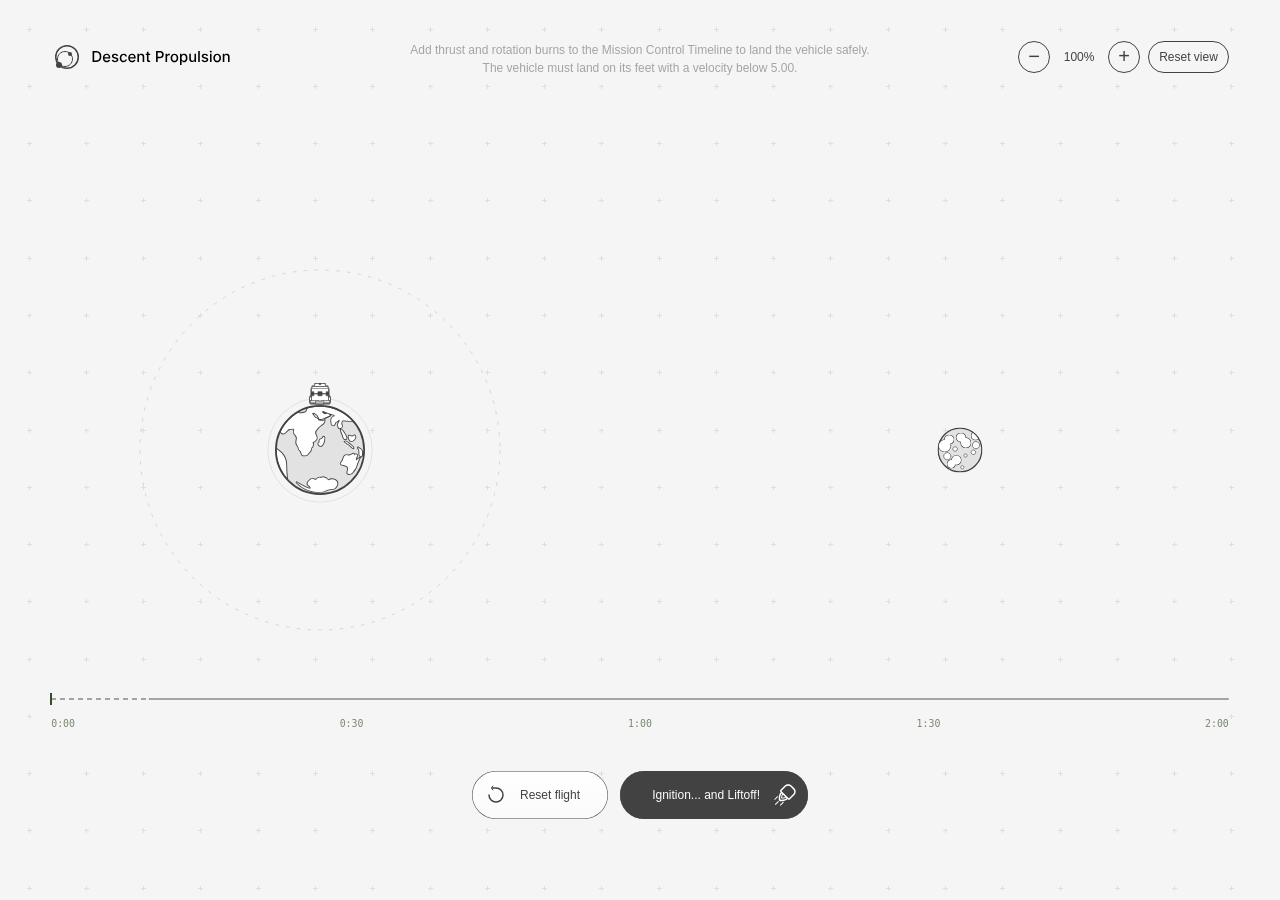
==== descent-propulsion/index.html @ 384f8b0a "Add files via upload" ====
<!doctype html>
<html lang="en"><head><meta charset="utf-8"><meta name="viewport" content="width=device-width,initial-scale=1"><title>Descent Propulsion</title><link rel="stylesheet" href="style.css"></head>
<body><canvas tabindex="0" id="space" aria-label="Physics simulation of a vehicle ascending from Departure into orbit"></canvas>
<header><div class="brand"><img class="app-logo" src="assets/logo.svg" alt="Descent Propulsion"></div></header><div class="mission-description" id="mission-description"><div>Add thrust and rotation burns to the Mission Control Timeline to land the vehicle safely.</div><div>The vehicle must land on its feet with a velocity below 5.00.</div></div><div class="closing-indicator" id="closing-indicator" hidden><div>Closing velocity</div><div id="closing-speed">0.00</div></div><nav class="view-controls" aria-label="Simulation view"><button id="zoom-out" aria-label="Zoom out">−</button><output id="zoom-level">100%</output><button id="zoom-in" aria-label="Zoom in">+</button><button id="reset-view">Reset view</button></nav>

<div id="departureLabel" class="planet-label" hidden>Departure <span>PRIMARY BODY</span></div><div id="arrivalLabel" class="planet-label" hidden>Arrival <span>SECONDARY BODY</span></div><div id="vehicleLabel" class="vehicle-label" hidden>Vehicle</div>
<div id="success-popup" role="status" hidden><strong>Success!</strong><button id="try-again">Try again</button></div><div id="crash-popup" role="status" hidden><div><strong>Ouch...</strong><small id="crash-detail"></small></div><button id="crash-reset">Reset</button></div>
<footer><section class="flight-plan" aria-label="Flight action timeline"><div class="ruler" id="ruler" tabindex="0" role="slider" aria-label="Choose action time; arrows adjust, Enter opens actions" aria-valuemin="0" aria-valuemax="120" aria-valuenow="12"><div id="initial-burn"></div><div id="events"></div><div id="playhead"></div></div><div class="ticks"><span>0:00</span><span>0:30</span><span>1:00</span><span>1:30</span><span>2:00</span></div><div id="time-tooltip" role="tooltip" hidden></div><div id="action-menu" tabindex="-1" role="dialog" aria-label="Schedule flight action" hidden><button id="cancel-action" aria-label="Close" title="Close"><img src="assets/ico-close.svg" alt=""></button><div class="popup-tune"><div id="choose-action" aria-label="Maneuver type"><button data-action="ccw" aria-pressed="false"><span class="maneuver-icon" aria-hidden="true"><img src="assets/ico-yawleft.svg" width="48" height="48" alt=""></span><span>Yaw left</span></button><button data-action="burn" aria-pressed="false"><span class="maneuver-icon" aria-hidden="true"><img src="assets/ico-thrust.svg" width="48" height="48" alt=""></span><span>Thrust</span></button><button data-action="cw" aria-pressed="false"><span class="maneuver-icon" aria-hidden="true"><img src="assets/ico-yawright.svg" width="48" height="48" alt=""></span><span>Yaw right</span></button></div><div class="duration-row"><img class="time-icon" src="assets/ico-time.svg" width="32" height="32" alt="Duration"><input id="action-duration" type="hidden" value="1.5"><div class="duration-steps" role="group" aria-label="Maneuver duration"><div class="unavailable-duration" aria-hidden="true"></div><button type="button" data-duration="0" aria-label="0.0 seconds" aria-pressed="false" disabled><i></i></button><button type="button" data-duration="0.5" aria-label="0.5 seconds" aria-pressed="false"><i></i></button><button type="button" data-duration="1" aria-label="1.0 seconds" aria-pressed="false"><i></i></button><button type="button" data-duration="1.5" aria-label="1.5 seconds" aria-pressed="false"><i></i></button><button type="button" data-duration="2" aria-label="2.0 seconds" aria-pressed="false"><i></i></button><button type="button" data-duration="2.5" aria-label="2.5 seconds" aria-pressed="false"><i></i></button><button type="button" data-duration="3" aria-label="3.0 seconds" aria-pressed="false"><i></i></button></div><output id="duration-value" class="selected-duration">1.5 sec</output></div></div><div class="popup-toolbar"><button id="delete-action" aria-label="Delete maneuver" title="Delete maneuver"><img src="assets/ico-delete.svg" alt="" width="24" height="24"></button><span id="menu-time"></span><button id="confirm-action" aria-label="Confirm" title="Confirm" disabled><img src="assets/ico-confirm.svg" alt=""></button></div><span class="popup-dot" aria-hidden="true"></span></div></section><div class="actions"><button id="reset"><img src="assets/ico-reset.svg" alt=""><span>Reset flight</span></button><button id="burn"><span id="burn-label">Ignition... and Liftoff!</span><img src="assets/ico-burn.svg" alt=""></button></div></footer>
<script src="vendor/matter.min.js"></script><script src="app.js"></script></body></html>
---- descent-propulsion/style.css ----
:root{color-scheme:dark;font-family:Arial,Helvetica,sans-serif;color:#eceee9;background:#101714;font-size:1.5vh}*{box-sizing:border-box}body{margin:0;overflow:hidden}canvas{position:fixed;inset:0;width:100vw;height:100vh}header{position:absolute;top:4.5vh;left:4vw;right:4vw;display:flex;justify-content:space-between;align-items:center}.brand{font-size:1.6vh;letter-spacing:.22em;font-weight:700;display:flex;align-items:center;gap:1vw}.mark{color:#dbf4a0;font-size:3.5vh}.edition{color:#68766b;font-weight:400}button{font:inherit;color:inherit;cursor:pointer;border:1px solid #435047;background:#18211c;border-radius:.8vh;padding:1.5vh 1.5vw}button:hover{background:#2a382d}button:focus-visible,input:focus-visible{outline:.25vh solid #d8f6a1;outline-offset:.4vh}#settings{background:transparent;font-size:1.45vh}#settings span{margin-left:2vw;color:#d7f49b}.intro{position:absolute;top:16vh;left:4vw;pointer-events:none}.eyebrow{color:#a9bb9a;font-size:1.1vh;letter-spacing:.2em}h1{font-family:Georgia,serif;font-weight:400;font-size:5.7vh;letter-spacing:-.04em;margin:1.8vh 0}p{color:#85938a;line-height:1.6;font-size:1.5vh}.planet-label{position:absolute;transform:translateX(-50%);font-size:1.8vh;text-align:center;pointer-events:none}.planet-label span{display:block;color:#728277;font-size:.95vh;letter-spacing:.17em;margin-top:1vh}.vehicle-label{position:absolute;font-size:1.2vh;color:#ddf6a6;pointer-events:none}footer{position:absolute;bottom:3vh;left:4vw;right:4vw}.telemetry{display:flex;gap:5vw;border-top:1px solid #354239;padding-top:2.8vh;width:65vw}.telemetry span{display:block;font-size:1vh;letter-spacing:.15em;color:#819083;margin-bottom:1.2vh}.telemetry strong{font-family:monospace;font-weight:400;font-size:2.7vh}.telemetry small{font-size:1.4vh;color:#7e8b80}#state{font-family:Arial;font-size:1.9vh}.actions{position:absolute;right:0;top:2vh;display:flex;gap:1vw}#burn{background:#d7f5a0;color:#172016;border-color:#d7f5a0;min-width:11vw;font-weight:700}#burn:hover{background:#e8ffbc}#burn:disabled{opacity:.5;cursor:default}#burn span{margin-left:3vw}#reset{background:transparent}.bottom{display:flex;justify-content:space-between;margin-top:4vh;font-size:1vh;letter-spacing:.12em;color:#778579}.bottom i{display:inline-block;width:.6vh;height:.6vh;background:#c9eb96;border-radius:50%;margin-right:.6vw}.bottom b{margin:0 1vw}aside{position:absolute;right:3vw;top:12vh;width:30vw;max-height:65vh;overflow:auto;background:#1a241ef5;border:1px solid #455343;border-radius:1.2vh;padding:2.5vh 2vw;box-shadow:0 2vh 8vh #0006}.panel-head{display:flex;justify-content:space-between;align-items:center}h2{font-size:2vh;font-weight:400;margin:0}#close{border:0;padding:.2vh .5vw;font-size:2.5vh}aside p{font-size:1.2vh}label{display:flex;align-items:center;justify-content:space-between;gap:1vw;margin:1.2vh 0;font-size:1.25vh;color:#bec9be}input{width:7vw;border:1px solid #4b5a4c;border-radius:.4vh;background:#111a14;color:#e9f3df;padding:.65vh .5vw;font:inherit}.derived{font-family:monospace;color:#b7d790;font-size:1.1vh;line-height:1.7;border-top:1px solid #3c4a3e;padding-top:1vh}#defaults{margin-top:1vh;font-size:1.2vh}.note{border-top:1px solid #3c4a3e;padding-top:1vh}@media(max-aspect-ratio:1/1){aside{width:65vw}.telemetry{gap:4vw;width:92vw}.actions{top:-8vh}.intro p{max-width:65vw}input{width:15vw}.telemetry strong{font-size:2.2vh}.planet-label{font-size:1.5vh}}

.flight-plan{margin-bottom:2vh;background:#101714e8}.timeline-title{display:flex;justify-content:space-between;font-size:1vh;letter-spacing:.12em;color:#93a38b;margin-bottom:1.2vh}.ruler{height:3vh;position:relative;background:#243127;border:1px solid #45543e;cursor:crosshair;border-radius:.4vh;overflow:hidden}#initial-burn{position:absolute;inset:0 auto 0 0;background:#b3d18166;border-right:1px solid #d7f5a0}#playhead{position:absolute;top:0;bottom:0;width:.2vw;background:#fff;pointer-events:none;z-index:2}.event{position:absolute;height:100%;min-width:.3vw;background:#ff9800;border:1px solid #ff9800}.event.cw{background:#64b5f6}.event.ccw{background:#8bc34a}.ticks{display:flex;justify-content:space-between;color:#7e8e80;font-family:monospace;font-size:1.1vh;margin-top:.6vh}#schedule{display:flex;align-items:center;gap:1.5vw}#schedule label{display:flex;gap:.7vw;font-size:1.15vh}#schedule input{width:5vw}select{font:inherit;color:#e9f3df;background:#18251b;border:1px solid #4b5a4c;padding:.65vh .5vw;border-radius:.4vh}#schedule button{font-size:1.15vh;padding:.8vh 1vw}#action-list{display:flex;gap:.6vw;overflow:auto;max-height:4vh}.action-chip{white-space:nowrap;font-size:1vh;padding:.6vh .7vw}#plan-message{font-size:1.05vh;margin:.7vh 0 1.4vh;color:#859584}.telemetry{padding-top:1.6vh}.bottom{margin-top:2vh}.actions{top:auto;bottom:5vh}@media(max-aspect-ratio:1/1){#schedule{flex-wrap:wrap;gap:.4vh 2vw}#schedule input{width:10vw}#schedule label{margin:.4vh 0}.actions{top:auto;bottom:9vh}.intro{top:13vh}.intro h1{font-size:4vh}.flight-plan{margin-bottom:1vh}}

#space{touch-action:none;cursor:grab}#space.panning{cursor:grabbing}#space:focus-visible{outline:.2vh solid #a8c67d;outline-offset:-.3vh}.view-controls{position:fixed;top:5vh;left:50%;transform:translateX(-50%);display:flex;gap:.7vw;align-items:center;background:#101714dd;border-radius:.8vh;padding:.4vh .6vw;font-size:1.15vh}.view-controls>span{color:#849382;margin-right:.7vw}.view-controls button{padding:.7vh .7vw;font-size:1.3vh}.view-controls output{min-width:3vw;text-align:center;font-family:monospace;color:#c9dcae}@media(max-aspect-ratio:1/1){.view-controls{top:10vh;left:auto;right:4vw;transform:none}.view-controls>span{display:none}.intro{top:17vh}}

.plan-tools{display:flex;align-items:center;justify-content:space-between;margin:1vh 0;color:#859584;font-size:1.1vh}.plan-tools button{padding:.5vh .8vw;font-size:1vh}.ruler.hovering:after{content:'';position:absolute;top:0;bottom:0;left:var(--hover-position);width:.15vw;background:#e4f6bd;pointer-events:none}#time-tooltip{position:fixed;transform:translate(-50%,-100%);background:#d7f5a0;color:#172016;padding:.7vh .7vw;border-radius:.4vh;font:1.3vh monospace;z-index:20;pointer-events:none}#action-menu{position:fixed;width:24vw;min-width:24vh;z-index:21;background:#1a241e;border:1px solid #596c4a;border-radius:1vh;padding:1.5vh 1.2vw;box-shadow:0 1vh 5vh #0008;overflow:auto}.menu-heading{display:flex;justify-content:space-between;align-items:center;margin-bottom:1vh}.menu-heading strong{font:1.3vh monospace;color:#d7f5a0}.menu-heading button{border:0;padding:.2vh .5vw}#choose-action button{display:block;width:100%;text-align:left;margin:.6vh 0;padding:1.2vh 1vw;font-size:1.4vh}#selected-action{font-size:1.6vh;margin:1.5vh 0}#choose-duration label{font-size:1.2vh}#action-duration{width:100%;padding:0;accent-color:#d7f5a0;cursor:pointer}.duration-limits{display:flex;justify-content:space-between;color:#83927d;font-size:1vh}.menu-buttons{display:flex;gap:1vw;margin-top:2vh}.menu-buttons button{padding:1vh 1vw}#confirm-action{flex:1;background:#d7f5a0;color:#172016}#action-menu[hidden],#choose-action[hidden],#choose-duration[hidden],#time-tooltip[hidden]{display:none}

/* Thin timeline, with a larger invisible interaction area. */
.ruler{height:3vh;background:transparent;border:0;border-radius:0;overflow:visible}
.ruler:before{content:'';position:absolute;left:0;right:0;top:calc(50% - 1px);height:2px;background:#52634c;pointer-events:none}
#initial-burn{top:calc(50% - 1px);bottom:auto;height:2px;background:#c5e598;border:0;border-radius:0;pointer-events:none}
.event{top:50%;height:1.4vh!important;min-width:0;transform:translate(-50%,-50%);border-radius:.35vh;border:1px solid #ff9800;box-shadow:0 0 0 .3vh #101714}
#playhead{top:calc(50% - .7vh);bottom:auto;height:1.4vh;width:2px;transform:translateX(-50%);background:#f1f8e9}
.ruler.hovering:after{top:calc(50% - .7vh);bottom:auto;height:1.4vh;width:2px;transform:translateX(-50%)}

/* Marker width represents its actual interval on the 120-second scale. */
.event{height:1.4vh!important;transform:translateY(-50%);border-radius:.35vh;box-shadow:none;cursor:grab;touch-action:none;z-index:3}
.event:focus-visible{outline:2px solid #ecffd1;outline-offset:2px}.event.dragging{cursor:grabbing;z-index:4;box-shadow:0 0 0 2px #d7f5a0}.event.invalid{background:#b64b4b;border-color:#ffaaaa}

#crash-popup{position:fixed;transform:translate(-50%,-100%);z-index:12;display:flex;align-items:center;gap:1vw;padding:1vh 1vw;background:#30241e;border:1px solid #d99570;border-radius:.8vh;box-shadow:0 .8vh 3vh #0006;white-space:nowrap}#crash-popup strong{font-size:1.6vh;font-weight:400;color:#ffdbbb}#crash-popup button{font-size:1.2vh;padding:.6vh .8vw}#crash-popup[hidden]{display:none}

#crash-detail{display:block;font-size:1.1vh;color:#d6bca7;margin-top:.5vh}

#success-popup{position:fixed;transform:translate(-50%,-100%);z-index:12;display:flex;align-items:center;gap:1vw;padding:1vh 1vw;background:#24311f;border:1px solid #bdd993;border-radius:.8vh;box-shadow:0 .8vh 3vh #0006;white-space:nowrap}#success-popup strong{font-size:1.6vh;font-weight:400;color:#d7f5a0}#success-popup button{font-size:1.2vh;padding:.6vh .8vw}#success-popup[hidden]{display:none}

/* Light palette */
:root{color-scheme:light;color:#273c32;background:#f5f5f5}button{color:#2c4336;background:#edf2e7;border-color:#bdcbb7}button:hover{background:#e0e9d7}button:focus-visible,input:focus-visible{outline-color:#56813c}.mark,#settings span{color:#557e34}.edition{color:#8b9987}#settings{border-color:#c6d1be}.eyebrow{color:#668151}p{color:#76836e}.planet-label{color:#304835}.planet-label span{color:#7a8b72}.vehicle-label{color:#4e7133}.telemetry{border-color:#c8d3c0}.telemetry span{color:#76846c}.telemetry small{color:#7d8c72}#burn{background:#d7ecb5;color:#2a431e;border-color:#acc48a}#burn:hover{background:#c7e29d}.bottom{color:#7c8973}.bottom i{background:#658a43}aside{background:#f8faf3f7;border-color:#c1cdb7;box-shadow:0 2vh 8vh #36482a18}label{color:#5c6e50}input,select{background:#fffef9;color:#344b2d;border-color:#becdb0}.derived{color:#61833d;border-color:#d1dac8}.note{border-color:#d1dac8}.flight-plan{background:#f5f5f5eb}.timeline-title{color:#748766}.ruler:before{background:#bdcbb1}#initial-burn{background:#739a48}#playhead{background:#374e2c}.ruler.hovering:after{background:#5d7a44}.ticks,.plan-tools,#plan-message{color:#7a896e}.view-controls{background:#f5f5f5e8}.view-controls>span{color:#7a896e}.view-controls output{color:#5b773f}#time-tooltip{background:#e0edcc;color:#3b522b;box-shadow:0 .3vh 1vh #34472718}#action-menu{background:#fbfcf7;border-color:#bbcdae;box-shadow:0 1vh 5vh #34472720}.menu-heading strong{color:#587a38}.duration-limits{color:#829173}#action-duration{accent-color:#779e4c}#confirm-action{background:#d7ecb5;color:#314a20}.event{border-color:#ff9800;background:#ff9800}.event.cw{background:#64b5f6;border-color:#64b5f6}.event.ccw{background:#8bc34a;border-color:#8bc34a}.event.dragging{box-shadow:0 0 0 2px #6e9348}.event.invalid{background:#df8c7c;border-color:#bd6557}.event:focus-visible{outline-color:#527a35}#crash-popup{background:#fff4e7;border-color:#d7a47d;box-shadow:0 .8vh 3vh #58452e20}#crash-popup strong{color:#986441}#crash-detail{color:#a17f60}#success-popup{background:#f0f8e6;border-color:#a2c67c;box-shadow:0 .8vh 3vh #34472720}#success-popup strong{color:#537b32}

#action-menu{width:29vw;min-width:32vh;padding:2vh 1.5vw}.menu-heading strong{font-family:Arial,Helvetica,sans-serif;font-size:1.65vh;color:#424242;font-weight:400}#choose-action{display:flex;gap:.7vw;margin:1.5vh 0 2vh;padding:.7vh .5vw;border:1px solid #dfdfdf;border-radius:.8vh}#choose-action button{display:flex;flex:1;flex-direction:column;align-items:center;gap:.8vh;text-align:center;margin:0;padding:1.2vh .4vw;background:transparent;border:1px solid transparent;color:#646464;font-size:1.3vh}#choose-action button:hover{background:#ececec}#choose-action button[aria-pressed="true"]{background:#e3eadc;border-color:#9caf88;color:#34472c}.maneuver-icon{font-family:Arial,sans-serif;font-size:3.4vh;line-height:1}.duration-heading{display:flex;justify-content:space-between;color:#666;font-size:1.2vh}.duration-steps{display:flex;justify-content:space-between;position:relative;margin:2vh 0 2.5vh}.duration-steps:before{content:'';position:absolute;left:calc(100% / 14);right:calc(100% / 14);top:.9vh;height:1px;background:#c5c5c5}.duration-steps button{position:relative;flex:1;display:flex;align-items:center;flex-direction:column;gap:1vh;border:0;background:transparent;padding:0;color:#777;font-size:1.1vh}.duration-steps i{display:block;width:1.8vh;height:1.8vh;border:1px solid #b7b7b7;border-radius:50%;background:#fbfcf7}.duration-steps button[aria-pressed="true"] i{background:#779e4c;border-color:#779e4c;box-shadow:0 0 0 .3vh #e1ead7}.duration-steps button:disabled{opacity:.4;cursor:not-allowed}#confirm-action{width:100%;padding:1.2vh 1vw;font-size:1.4vh}#confirm-action:disabled{background:#e8e8e8;border-color:#dedede;color:#a0a0a0;cursor:not-allowed}

/* Fixed-size maneuver artwork with stable circular selection borders. */
#choose-action [data-action="ccw"]{--action-color:#8bc34a}
#choose-action [data-action="burn"]{--action-color:#ff9800}
#choose-action [data-action="cw"]{--action-color:#64b5f6}
#choose-action .maneuver-icon{display:flex;align-items:center;justify-content:center;width:56px;height:56px;flex-shrink:0;border:.5px solid #d3d3d3;border-radius:50%;box-sizing:border-box}
.maneuver-icon img{display:block;width:48px;height:48px;max-width:none}
#choose-action button[aria-pressed="true"]{background:transparent;border-color:transparent;color:var(--action-color)}
#choose-action button[aria-pressed="true"] .maneuver-icon{border:2px solid var(--action-color)}

#choose-action .maneuver-icon img{filter:brightness(0) invert(64.313725%)}
#choose-action button[aria-pressed="true"] .maneuver-icon img{filter:brightness(0) invert(25.882353%)}

#action-menu{border:.5px solid #424242}
#action-menu .menu-heading{justify-content:center;text-align:center}

#choose-action{border:0}
.duration-steps{margin-bottom:1vh}
.selected-duration{display:block;text-align:center;color:#424242;font-size:1.4vh;margin:0 0 2vh}

.duration-steps:after{content:'';position:absolute;left:calc(100% / 14);top:.9vh;height:1px;width:var(--duration-fill,0%);background:var(--duration-color,#a4a4a4);pointer-events:none}
.duration-steps button{z-index:1}
.duration-steps button:disabled{opacity:1;cursor:not-allowed}
.duration-steps button[data-highlighted="true"] i{background:var(--duration-color,#a4a4a4);border-color:var(--duration-color,#a4a4a4);box-shadow:none}

.duration-steps:before,.duration-steps:after{height:2px;top:calc(.9vh - 1px)}

#confirm-action{border:.5px solid #424242;color:#424242;background:transparent}
#confirm-action:disabled{border-color:#a4a4a4;color:#a4a4a4;background:transparent}

#confirm-action{display:block;width:132px;margin-left:auto;margin-right:auto}

#action-menu{padding-top:60px;padding-bottom:60px}

.selected-duration{margin-bottom:60px}

#action-menu .menu-heading{margin-bottom:0}
#choose-action{margin-top:50px}

/* Compact maneuver card matching the supplied initial/selected layouts. */
#action-menu{width:393px;min-width:0;max-width:calc(100vw - 24px);padding:24px 24px 36px;border:.5px solid #424242;border-radius:48px;background:#fff;overflow:visible;box-shadow:none}
#action-menu .menu-heading{display:none}
#choose-action{gap:16px;margin:0;padding:0;border:0}
#choose-action button{flex-direction:row;justify-content:center;gap:8px;height:49px;min-width:0;padding:0 8px;margin:0;border:.5px solid #424242;border-radius:28px;background:#fff;color:#424242;font-size:10px;font-weight:400}
#choose-action [data-action="burn"]{order:0}#choose-action [data-action="ccw"]{order:1}#choose-action [data-action="cw"]{order:2}
#choose-action .maneuver-icon{width:32px;height:32px;border:0;border-radius:0}
#choose-action .maneuver-icon img{width:32px;height:32px;filter:brightness(0) invert(25.882353%)}
#choose-action button[aria-pressed="true"]{background:var(--action-color);border-color:var(--action-color);color:white}
#choose-action button[aria-pressed="true"] .maneuver-icon{border:0}
#choose-action button[aria-pressed="true"] .maneuver-icon img{filter:brightness(0) invert(1)}
.maneuver-divider{height:.5px;background:#424242;opacity:.55;margin:23px 0 28px}
.duration-row{display:flex;align-items:center;gap:14px;height:32px}.time-icon{flex:none;width:32px;height:32px}
.duration-steps{flex:1;height:32px;margin:0;align-items:stretch}
.duration-steps:before,.duration-steps:after{top:21px;height:6px;border-radius:4px}
.duration-steps:before{background:#d9d9d9}
.duration-steps button{height:32px;justify-content:flex-start;gap:0;padding:0}
.duration-steps i,.duration-steps button[data-highlighted="true"] i,.duration-steps button[aria-pressed="true"] i{width:4px;height:4px;margin-top:10px;background:#d9d9d9;border:0;box-shadow:none}
.duration-steps button[aria-pressed="true"]:after{content:'';position:absolute;width:16px;height:16px;border-radius:50%;top:16px;background:var(--duration-color,#a4a4a4)}
.selected-duration{width:25px;flex:none;text-align:right;margin:0;font-size:10px;color:#424242}
.floating-controls{position:absolute;bottom:-22px;left:50%;transform:translateX(-50%);display:flex;gap:12px}
#cancel-action,#confirm-action{display:flex;align-items:center;justify-content:center;width:42px;height:42px;margin:0;padding:0;border:.5px solid #a4a4a4;border-radius:50%;background:#fff;color:#424242;font-size:24px;line-height:1;box-shadow:none}
#confirm-action:disabled{color:#a4a4a4;border-color:#a4a4a4;background:#fff}
#cancel-action:hover,#confirm-action:enabled:hover{background:#f5f5f5}
@media(max-width:410px){#choose-action{gap:8px}#choose-action button{padding:0 4px;gap:2px}.duration-row{gap:8px}}

#cancel-action img,#confirm-action img{display:block;width:24px;height:24px}
#confirm-action:disabled img{filter:brightness(0) invert(64.313725%)}

#cancel-action,#confirm-action{border-color:#424242}
#cancel-action img,#confirm-action img{filter:brightness(0) invert(25.882353%)}
#cancel-action:disabled,#confirm-action:disabled{border-color:#a4a4a4}
#cancel-action:disabled img,#confirm-action:disabled img{filter:brightness(0) invert(64.313725%)}

#cancel-action img{filter:brightness(0) invert(25.882353%)}

#action-menu{background:rgba(255,255,255,.75)}

.unavailable-duration{display:none;position:absolute;left:var(--available-end);right:calc(100% / 14);top:5px;bottom:0;z-index:2;pointer-events:none;background:repeating-linear-gradient(45deg,transparent 0px,transparent 4px,#a4a4a4 4px,#a4a4a4 4.5px,transparent 4.5px,transparent 8px)}
.duration-steps[data-limited="true"] .unavailable-duration{display:block}
.duration-steps button:disabled:not([data-duration="0"]){cursor:not-allowed}
.duration-steps button:disabled:not([data-duration="0"]) i{opacity:.4}

.unavailable-duration{top:21px;bottom:auto;height:6px}

.unavailable-duration{background:#eaeaea}

.duration-steps{touch-action:none;cursor:ew-resize}
.duration-steps button[aria-pressed="true"]{z-index:3}
.duration-steps button[aria-pressed="true"]:after{cursor:ew-resize}

.ruler:before{background:#a4a4a4;border-radius:1px}
#initial-burn{height:2px;border:0;border-radius:1px;background:repeating-linear-gradient(to right,#a4a4a4 0px,#a4a4a4 5px,#f5f5f5 5px,#f5f5f5 9px)}

#time-tooltip{background:rgba(255,255,255,.75);border:.5px solid #424242;border-radius:48px;color:#424242;box-shadow:none;padding:12px 20px;font-family:Arial,Helvetica,sans-serif}

#time-tooltip{transform:translateX(-50%)}

.event.remove-pending{opacity:.45;outline:1px dashed #b45b50;outline-offset:4px;cursor:alias}

/* Tune card and maneuver toolbar. */
#action-menu{padding:0;width:420px;border:.5px solid #d3d3d3;border-radius:48px;background:rgba(255,255,255,.75);box-shadow:0 6px 24px #00000014}
.popup-tune{padding:26px 26px 18px}
#choose-action{gap:16px}
#choose-action button{height:50px;font-size:11px}
.duration-row{height:50px;margin-top:17px;padding:8px 12px;border:.5px solid #d3d3d3;background:#f5f5f5bd;border-radius:30px;gap:10px}
.duration-row .time-icon{width:26px;height:26px}
.selected-duration{font-size:14px;width:28px}
.duration-steps button[aria-pressed="true"]:after{width:16px;height:16px;top:16px;border:4px solid white;outline:.5px solid #424242;box-sizing:border-box}
.unavailable-duration{background:repeating-linear-gradient(to right,#a4a4a4 0 5px,transparent 5px 9px);height:1px;top:24px}
.duration-steps[data-limited="true"]:before{right:calc(100% - var(--available-end))}
.popup-toolbar{display:flex;align-items:center;justify-content:space-between;gap:12px;background:linear-gradient(135deg,#424242,#505050);color:#fff;padding:18px 26px 26px;border-radius:0 0 47px 47px}
#menu-time{font-size:16px;font-weight:400;white-space:nowrap}
#delete-action{display:flex;align-items:center;justify-content:center;border:0;background:transparent;color:white;padding:0;width:48px;height:48px}
#action-menu #confirm-action{flex:none;width:50px;height:50px;margin:0;border:.5px solid #d3d3d3;background:white}
#action-menu #cancel-action{position:absolute;right:-25px;top:-25px;width:34px;height:34px;border:0;background:#424242;box-shadow:0 3px 16px #00000018}
#action-menu #cancel-action img{filter:brightness(0) invert(1);width:24px;height:24px}
.popup-dot{position:absolute;left:50%;bottom:-29px;transform:translateX(-50%);width:17px;height:17px;border-radius:50%;background:#424242;box-shadow:0 3px 14px #00000015}
@media(max-width:460px){#action-menu{max-width:calc(100vw - 52px)}.popup-tune{padding:22px 16px 16px}#choose-action{gap:8px}#choose-action button{font-size:10px}.popup-toolbar{padding:16px 16px 22px;gap:6px}#menu-time{font-size:13px}}

#action-menu{background:transparent}
.popup-tune{background:rgba(255,255,255,.9);border-radius:47px 47px 0 0}

/* Exact action-button geometry: 8 + 32 + 8 + 48 + 8 = 104px. */
#choose-action{justify-content:center}
#choose-action button{box-sizing:border-box;flex:0 0 104px;width:104px;height:48px;min-width:104px;padding:8px;gap:8px;border:0;box-shadow:inset 0 0 0 .5px #424242;justify-content:flex-start;border-radius:24px;font-size:11px}
#choose-action .maneuver-icon{flex:0 0 32px;width:32px;height:32px}
#choose-action .maneuver-icon img{width:32px;height:32px}
#choose-action button>span:last-child{display:flex;align-items:center;justify-content:flex-start;flex:0 0 48px;width:48px;height:32px;white-space:nowrap}
#choose-action button[aria-pressed="true"]{box-shadow:none}

/* Exact duration-row geometry: 8 + 32 + 8 + 248 + 8 + 32 + 8 = 344px. */
#action-menu .duration-row{box-sizing:border-box;display:flex;width:344px;height:48px;margin-left:auto;margin-right:auto;padding:8px;gap:8px;border:0;box-shadow:inset 0 0 0 .5px #d3d3d3;border-radius:24px}
#action-menu .duration-row .time-icon{flex:0 0 32px;width:32px;height:32px}
#action-menu .duration-steps{flex:0 0 248px;width:248px;height:32px;margin:0}
#action-menu .selected-duration{box-sizing:border-box;display:flex;align-items:center;justify-content:center;flex:0 0 32px;width:32px;height:32px;margin:0;text-align:center;font-size:14px}

#action-menu .duration-steps:before,#action-menu .duration-steps:after{top:13px}
#action-menu .duration-steps .unavailable-duration{top:15.5px}
#action-menu .duration-steps button[aria-pressed="true"]:after{top:8px}
#action-menu .duration-steps i,
#action-menu .duration-steps button[data-highlighted="true"] i,
#action-menu .duration-steps button[aria-pressed="true"] i{width:2px;height:2px;margin-top:2px;background:#a4a4a4;border:0;box-shadow:none;opacity:1}
#action-menu .duration-steps button:disabled:not([data-duration="0"]) i{opacity:1}

#action-menu{width:393px}
#action-menu .popup-tune{padding-left:24px;padding-right:24px}
#action-menu #choose-action{width:344px;gap:16px;margin-left:auto;margin-right:auto}

#delete-action img{display:block;width:24px;height:24px;filter:brightness(0) invert(1)}

.actions{position:fixed;left:50%;top:50%;right:auto;bottom:auto;transform:translate(-50%,-50%);display:flex;align-items:center;gap:12px}

footer{bottom:3vh;padding-bottom:8vh}
.actions{top:auto;bottom:3vh;transform:translateX(-50%)}

footer{bottom:9vh}
.actions{bottom:9vh}

.actions{gap:12px}
#reset,#burn{display:flex;align-items:center;justify-content:center;gap:16px;height:64px;padding:16px 24px;border-radius:40px;font-size:16px;font-weight:400;white-space:nowrap;box-sizing:border-box}
#reset{width:184px;background:linear-gradient(#fff,#fafafa);border:.5px solid #424242;color:#424242}
#burn{width:252px;min-width:0;background:#424242;border:.5px solid #424242;color:white}
#burn:hover{background:#505050}
#reset img,#burn img{width:32px;height:32px;flex:none}
#reset img{filter:brightness(0) invert(25.882353%)}
#burn img{filter:brightness(0) invert(1)}
#burn span{margin:0}
@media(max-width:480px){.actions{gap:8px}#reset,#burn{height:56px;padding:12px;gap:8px;font-size:13px}#reset{width:150px}#burn{width:210px}}

#reset,#burn{height:48px;padding:8px;gap:8px;font-size:12px;border:0;border-radius:24px;justify-content:flex-start;box-shadow:inset 0 0 0 .5px #424242}
#reset{width:136px;min-width:136px}
#burn{width:188px;min-width:188px}
#reset img,#burn img{flex:0 0 32px;width:32px;height:32px}
#reset span{display:flex;align-items:center;justify-content:center;flex:0 0 80px;width:80px;height:32px}
#burn span{display:flex;align-items:center;justify-content:center;flex:0 0 132px;width:132px;height:32px;margin:0}

#reset span{justify-content:flex-start;text-align:left}
#burn span{justify-content:flex-end;text-align:right}

.event:hover{filter:brightness(1.08);outline:1px solid #424242;outline-offset:2px;box-shadow:0 0 0 3px #ffffff80}

.view-controls{left:auto;right:4vw;top:5vh;transform:none}

.view-controls{gap:8px;padding:8px 12px;background:rgba(255,255,255,.9);border:.5px solid #d3d3d3;border-radius:32px;color:#424242;font-size:12px}
.view-controls>span{color:#a4a4a4;font-size:12px;margin-right:8px;letter-spacing:0}
.view-controls button{display:flex;align-items:center;justify-content:center;height:32px;min-width:32px;padding:0 10px;border:.5px solid #424242;border-radius:20px;background:transparent;color:#424242;font-size:12px;font-weight:400}
.view-controls #zoom-in,.view-controls #zoom-out{padding:0;font-size:20px}
.view-controls button:hover{background:#eaeaea}
.view-controls button:focus-visible{outline:2px solid #a4a4a4;outline-offset:3px}
.view-controls output{min-width:42px;color:#424242;font-family:Arial,Helvetica,sans-serif;font-size:12px}

.view-controls{background:transparent;border:0;border-radius:0;padding:0;box-shadow:none}

.app-logo{display:block;width:auto;height:32px;max-width:40vw;object-fit:contain;object-position:left center}

header{top:4.5vh;height:32px;align-items:center}
.view-controls{top:4.5vh;height:32px;align-items:center}

.mission-description,.closing-indicator{position:fixed;top:4.5vh;left:50%;transform:translateX(-50%);text-align:center;color:#a4a4a4;font:400 12px/18px Arial,Helvetica,sans-serif;pointer-events:none;white-space:nowrap}
.closing-indicator #closing-speed{font-size:16px;line-height:22px}
.mission-description[hidden],.closing-indicator[hidden]{display:none}
@media(max-width:1000px){.mission-description{top:calc(4.5vh + 48px);max-width:92vw;white-space:normal}}

#time-tooltip{transform:translate(-50%,-100%)}

/* Flight outcome cards share the maneuver panel's neutral visual language. */
#crash-popup,#success-popup{display:flex;flex-direction:column;align-items:center;gap:16px;min-width:220px;padding:24px;border:.5px solid #d3d3d3;border-radius:32px;background:rgba(255,255,255,.9);color:#424242;text-align:center;box-shadow:0 6px 24px #00000014;white-space:normal;font-family:Arial,Helvetica,sans-serif}
#crash-popup strong,#success-popup strong{display:block;color:#424242;font-size:18px;line-height:24px;font-weight:400}
#crash-detail{display:block;max-width:240px;margin-top:8px;color:#a4a4a4;font-size:12px;line-height:18px}
#crash-popup button,#success-popup button{display:flex;align-items:center;justify-content:center;min-width:132px;height:40px;padding:8px 20px;border:.5px solid #424242;border-radius:24px;background:#424242;color:#fff;font-size:12px;font-weight:400;line-height:20px}
#crash-popup button:hover,#success-popup button:hover{background:#505050}
#crash-popup button:focus-visible,#success-popup button:focus-visible{outline:2px solid #a4a4a4;outline-offset:4px}
#crash-popup[hidden],#success-popup[hidden]{display:none}

.ruler.liftoff-hover{cursor:not-allowed}
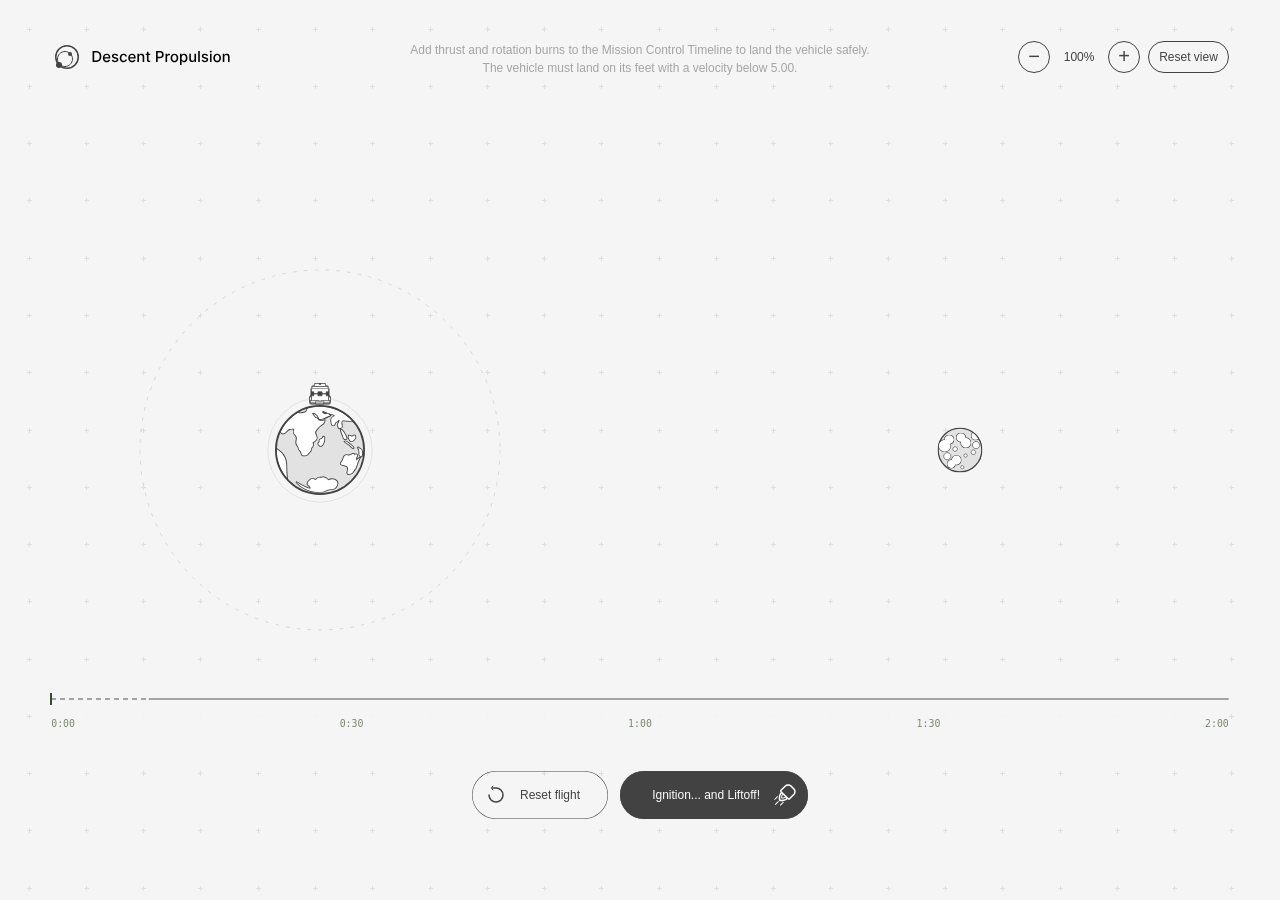
==== commit 35740fdf: "Add files via upload" ====
--- a/descent-propulsion/index.html
+++ b/descent-propulsion/index.html
@@ -1,9 +1,9 @@
 <!doctype html>
 <html lang="en"><head><meta charset="utf-8"><meta name="viewport" content="width=device-width,initial-scale=1"><title>Descent Propulsion</title><link rel="stylesheet" href="style.css"></head>
-<body><canvas tabindex="0" id="space" aria-label="Physics simulation of a vehicle ascending from Departure into orbit"></canvas>
+<body><div id="app-shell"><canvas tabindex="0" id="space" aria-label="Physics simulation of a vehicle ascending from Departure into orbit"></canvas>
 <header><div class="brand"><img class="app-logo" src="assets/logo.svg" alt="Descent Propulsion"></div></header><div class="mission-description" id="mission-description"><div>Add thrust and rotation burns to the Mission Control Timeline to land the vehicle safely.</div><div>The vehicle must land on its feet with a velocity below 5.00.</div></div><div class="closing-indicator" id="closing-indicator" hidden><div>Closing velocity</div><div id="closing-speed">0.00</div></div><nav class="view-controls" aria-label="Simulation view"><button id="zoom-out" aria-label="Zoom out">−</button><output id="zoom-level">100%</output><button id="zoom-in" aria-label="Zoom in">+</button><button id="reset-view">Reset view</button></nav>
 
 <div id="departureLabel" class="planet-label" hidden>Departure <span>PRIMARY BODY</span></div><div id="arrivalLabel" class="planet-label" hidden>Arrival <span>SECONDARY BODY</span></div><div id="vehicleLabel" class="vehicle-label" hidden>Vehicle</div>
 <div id="success-popup" role="status" hidden><strong>Success!</strong><button id="try-again">Try again</button></div><div id="crash-popup" role="status" hidden><div><strong>Ouch...</strong><small id="crash-detail"></small></div><button id="crash-reset">Reset</button></div>
 <footer><section class="flight-plan" aria-label="Flight action timeline"><div class="ruler" id="ruler" tabindex="0" role="slider" aria-label="Choose action time; arrows adjust, Enter opens actions" aria-valuemin="0" aria-valuemax="120" aria-valuenow="12"><div id="initial-burn"></div><div id="events"></div><div id="playhead"></div></div><div class="ticks"><span>0:00</span><span>0:30</span><span>1:00</span><span>1:30</span><span>2:00</span></div><div id="time-tooltip" role="tooltip" hidden></div><div id="action-menu" tabindex="-1" role="dialog" aria-label="Schedule flight action" hidden><button id="cancel-action" aria-label="Close" title="Close"><img src="assets/ico-close.svg" alt=""></button><div class="popup-tune"><div id="choose-action" aria-label="Maneuver type"><button data-action="ccw" aria-pressed="false"><span class="maneuver-icon" aria-hidden="true"><img src="assets/ico-yawleft.svg" width="48" height="48" alt=""></span><span>Yaw left</span></button><button data-action="burn" aria-pressed="false"><span class="maneuver-icon" aria-hidden="true"><img src="assets/ico-thrust.svg" width="48" height="48" alt=""></span><span>Thrust</span></button><button data-action="cw" aria-pressed="false"><span class="maneuver-icon" aria-hidden="true"><img src="assets/ico-yawright.svg" width="48" height="48" alt=""></span><span>Yaw right</span></button></div><div class="duration-row"><img class="time-icon" src="assets/ico-time.svg" width="32" height="32" alt="Duration"><input id="action-duration" type="hidden" value="1.5"><div class="duration-steps" role="group" aria-label="Maneuver duration"><div class="unavailable-duration" aria-hidden="true"></div><button type="button" data-duration="0" aria-label="0.0 seconds" aria-pressed="false" disabled><i></i></button><button type="button" data-duration="0.5" aria-label="0.5 seconds" aria-pressed="false"><i></i></button><button type="button" data-duration="1" aria-label="1.0 seconds" aria-pressed="false"><i></i></button><button type="button" data-duration="1.5" aria-label="1.5 seconds" aria-pressed="false"><i></i></button><button type="button" data-duration="2" aria-label="2.0 seconds" aria-pressed="false"><i></i></button><button type="button" data-duration="2.5" aria-label="2.5 seconds" aria-pressed="false"><i></i></button><button type="button" data-duration="3" aria-label="3.0 seconds" aria-pressed="false"><i></i></button></div><output id="duration-value" class="selected-duration">1.5 sec</output></div></div><div class="popup-toolbar"><button id="delete-action" aria-label="Delete maneuver" title="Delete maneuver"><img src="assets/ico-delete.svg" alt="" width="24" height="24"></button><span id="menu-time"></span><button id="confirm-action" aria-label="Confirm" title="Confirm" disabled><img src="assets/ico-confirm.svg" alt=""></button></div><span class="popup-dot" aria-hidden="true"></span></div></section><div class="actions"><button id="reset"><img src="assets/ico-reset.svg" alt=""><span>Reset flight</span></button><button id="burn"><span id="burn-label">Ignition... and Liftoff!</span><img src="assets/ico-burn.svg" alt=""></button></div></footer>
-<script src="vendor/matter.min.js"></script><script src="app.js"></script></body></html>
+</div><section id="narrow-screen" aria-label="Screen too narrow"><img class="narrow-logo" src="assets/logo.svg" alt="Descent Propulsion"><div class="narrow-illustration"><img src="assets/img-empty.png" alt="Departure and Arrival need more room"></div><p>This minigame cannot launch<br>on screens narrower than 1051 px</p></section><script src="vendor/matter.min.js"></script><script src="app.js"></script></body></html>
--- a/descent-propulsion/style.css
+++ b/descent-propulsion/style.css
@@ -243,3 +243,41 @@
 #crash-popup[hidden],#success-popup[hidden]{display:none}
 
 .ruler.liftoff-hover{cursor:not-allowed}
+
+#reset{transition:background-color 160ms ease,box-shadow 160ms ease;background:transparent}
+#reset:hover{background:#ececec}
+#burn{position:relative;overflow:hidden;isolation:isolate}
+#burn:disabled{opacity:1;background:#424242;color:#fff}
+#burn:disabled:after{content:'';position:absolute;inset:0;z-index:-1;background:linear-gradient(110deg,transparent 20%,#ffffff18 42%,#ffffff2b 50%,#ffffff18 58%,transparent 80%);transform:translateX(-110%);animation:launch-flow 2.8s ease-in-out infinite;pointer-events:none}
+@keyframes launch-flow{0%{transform:translateX(-110%)}75%,100%{transform:translateX(110%)}}
+@media(prefers-reduced-motion:reduce){#reset{transition:none}#burn:disabled:after{animation:none;display:none}}
+
+#burn:disabled{background:#a4a4a4}
+
+#burn:disabled{border:0;box-shadow:none}
+
+#narrow-screen{display:none}
+@media(max-width:1050.999px){
+#app-shell{display:none}
+#narrow-screen{position:fixed;inset:0;z-index:1000;display:flex;flex-direction:column;align-items:center;justify-content:center;gap:clamp(36px,8vh,80px);padding:36px 20px;background:#fff;overflow:auto;color:#424242;text-align:center}
+.narrow-logo{display:block;width:340px;max-width:78vw;height:auto;flex-shrink:0}
+.narrow-illustration{width:260px;max-width:58vw;flex-shrink:0}
+.narrow-illustration>img{display:block;width:100%;height:auto}
+.width-arrow{display:block;width:100%;height:20px;margin-top:16px}
+#narrow-screen p{margin:0;color:#424242;font:400 clamp(16px,3.5vw,24px)/1.4 Arial,Helvetica,sans-serif}
+}
+@media(max-width:1050.999px) and (max-height:550px){#narrow-screen{justify-content:flex-start;gap:24px}.narrow-logo{width:240px}.narrow-illustration{width:160px}}
+
+@media(max-width:1050.999px){
+#narrow-screen{justify-content:center}
+#narrow-screen .narrow-logo{width:180px}
+#narrow-screen .narrow-illustration{width:130px}
+#narrow-screen p{font-size:12px}
+}
+
+@media(max-width:1050.999px){
+#narrow-screen{gap:32px;background:#fff;background-image:none}
+#narrow-screen .narrow-illustration{width:130px;max-width:58vw;overflow:hidden;background:none}
+#narrow-screen .narrow-illustration>img{display:block;width:130px;max-width:100%;height:auto;object-fit:contain;object-position:center;background:none}
+#narrow-screen .width-arrow{height:10px;margin-top:8px}
+}
